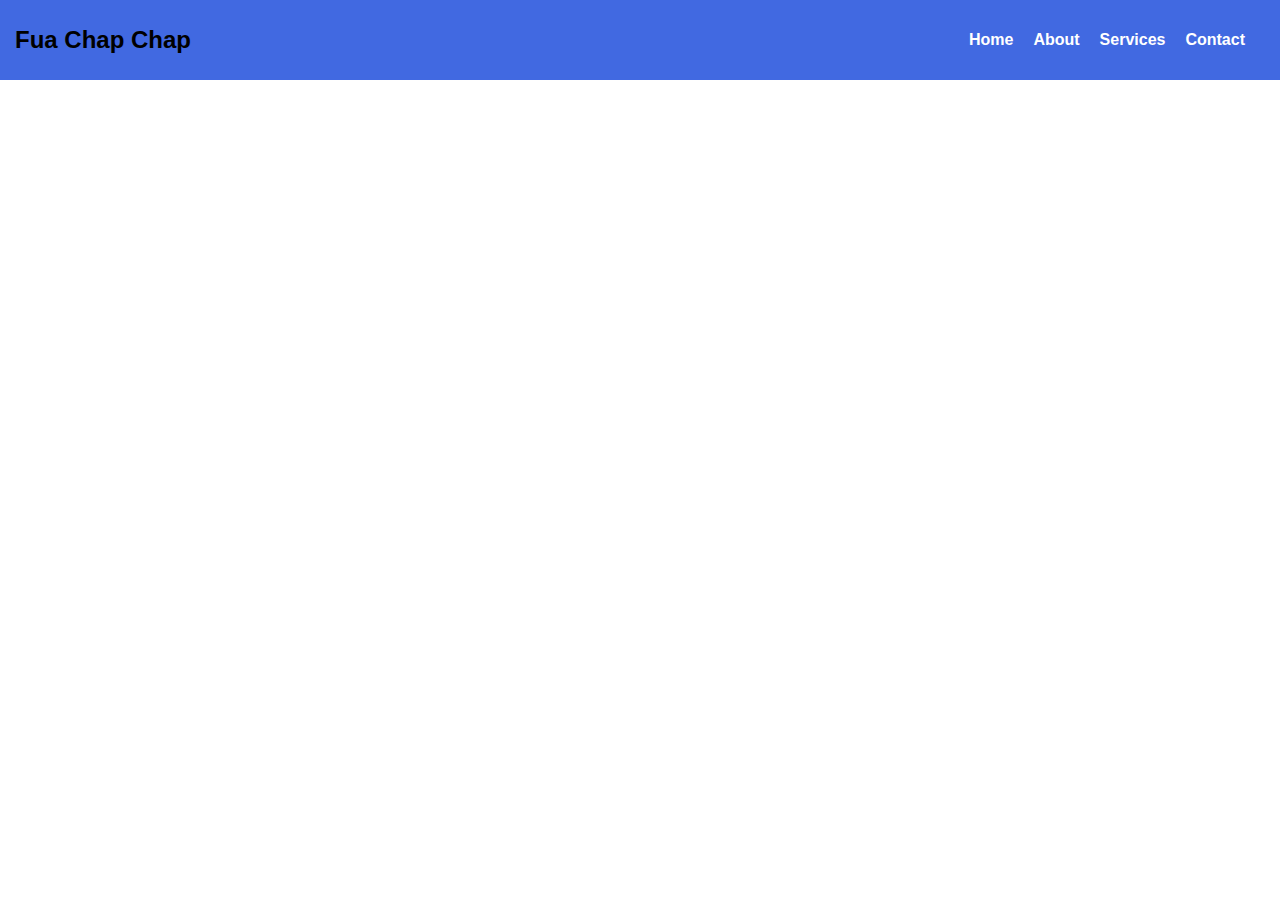
==== index.html @ b79887de "Rename Index.html to index.html" ====
<!DOCTYPE html>
<html lang="en">
<head>
  <meta charset="UTF-8">
  <meta name="viewport" content="width=device-width, initial-scale=1.0">
  <link rel="stylesheet" href="/static/css/style.css">
  <title>Responsive Navigation</title>
</head>
<body>

<div class="navbar">
    <div class="logo">Fua Chap Chap</div>
  <div class="navbar-toggle" onclick="toggleNav()">
    <span class="bar"></span>
    <span class="bar"></span>
    <span class="bar"></span>
  </div>
  <ul class="nav-list" id="navList">
    <li><a href="#">Home</a></li>
    <li><a href="#">About</a></li>
    <li><a href="#">Services</a></li>
    <li><a href="#">Contact</a></li>
  </ul>
</div>

<!-- Your page content goes here -->

<script src="script.js"></script>
</body>
</html>
---- static/css/style.css ----
body {
  margin: 0;
  font-family: Arial, sans-serif;
}

.navbar {
  background-color: royalblue;
  padding: 15px;
  display: flex;
  justify-content: space-between;
  align-items: center;
}

.navbar-toggle {
  display: none; /* Hide by default on larger screens */
  cursor: pointer;
}
.logo {
  font-size: 1.5em;
  font-weight: bold;
}
.bar {
  display: block;
  width: 25px;
  height: 3px;
  background-color: white;
  margin: 5px 0;
}

.nav-list {
  list-style: none;
  display: flex;
}

.nav-list li {
  margin-right: 20px;
}

.nav-list a {
  text-decoration: none;
  color: white;
  font-weight: bold;
  font-size: 16px;
}

/* Media query for screens smaller than 768px (typical phones) */
@media only screen and (max-width: 768px) {
  .navbar-toggle {
    display: block; /* Show on smaller screens */
  }

  .nav-list {
    display: none; /* Hide the links by default on smaller screens */
    flex-direction: column;
    position: absolute;
    top: 70px; /* Adjust as needed based on your design */
    left: 0;
    background-color: #333;
    width: 100%;
    padding: 10px;
  }

  .nav-list.show {
    display: flex; /* Show the links when the class 'show' is added */
  }
}



/*
@import url('https://fonts.googleapis.com/css2?family=Ubuntu:wght@300;500;700&display=swap');
*{
    padding: 0;
    margin: 0;
    box-sizing: border-box;

    }
    /* consists of the webs whole body and the background image
    body{

    display: grid;
    grid-template-columns: 1fr;
    grid-template-rows: 80px 1fr;
    background-image: url("images/picture-vegetables-fruits-with-blue-background.jp");
    background-size: cover;
    background-position: center;
    background-attachment: fixed;
    background-repeat: no-repeat;
    font-family: 'Segoe UI', Tahoma, Geneva, Verdana, sans-serif;
    height:100vh;

    }
    /* it is the navigation bar to this web
    navbar{
    grid-column: 1/2;
    grid-row: 1/2;
    display: grid;
    grid-template-columns: 300px 1fr;
    grid-template-rows: 80px;
    align-items: center;
    border-bottom: 2px solid rgb(40, 39, 39);
    box-shadow: 4px 5px 10px rgb(22, 22, 23);
    background-color:royalblue;
    position: relative;
    }

    .logo{

    grid-column: 1/2;
    grid-row: 1/2;
    text-align: center;
    }
    .logo h1{

    color: rgb(109, 212, 231)\;
    }
    .logo span{
    color: darkorange;
    }
    .navlist{
    grid-column: 2/3;
    grid-row: 1/2;
    display: flex;
    justify-content: flex-end;

    }
    .list-item{
    margin-right: 200px;

    }

    .list-item li{
    display: inline-block;
    margin-right: 60px;

    }

    li a{
    text-decoration: none;
    color: whitesmoke;
    }

    /* Media query for screens smaller than 600px (typical smartphones)
@media only screen and (max-width: 600px) {
  .navbar {
    font-size: 14px;  /* Adjust font size for smaller screens
  }
}

/* Media query for screens between 601px and 1024px (typical tablets)
@media only screen and (min-width: 601px) and (max-width: 1024px) {
  .navbar {
    padding: 10px;  /* Adjust padding for medium-sized screens */
  }
}

/* Media query for screens larger than 1024px (typical desktops)
@media only screen and (min-width: 1025px) {
  .navbar {
    padding: 20px;  /* Adjust padding for larger screens
  }
}
*/
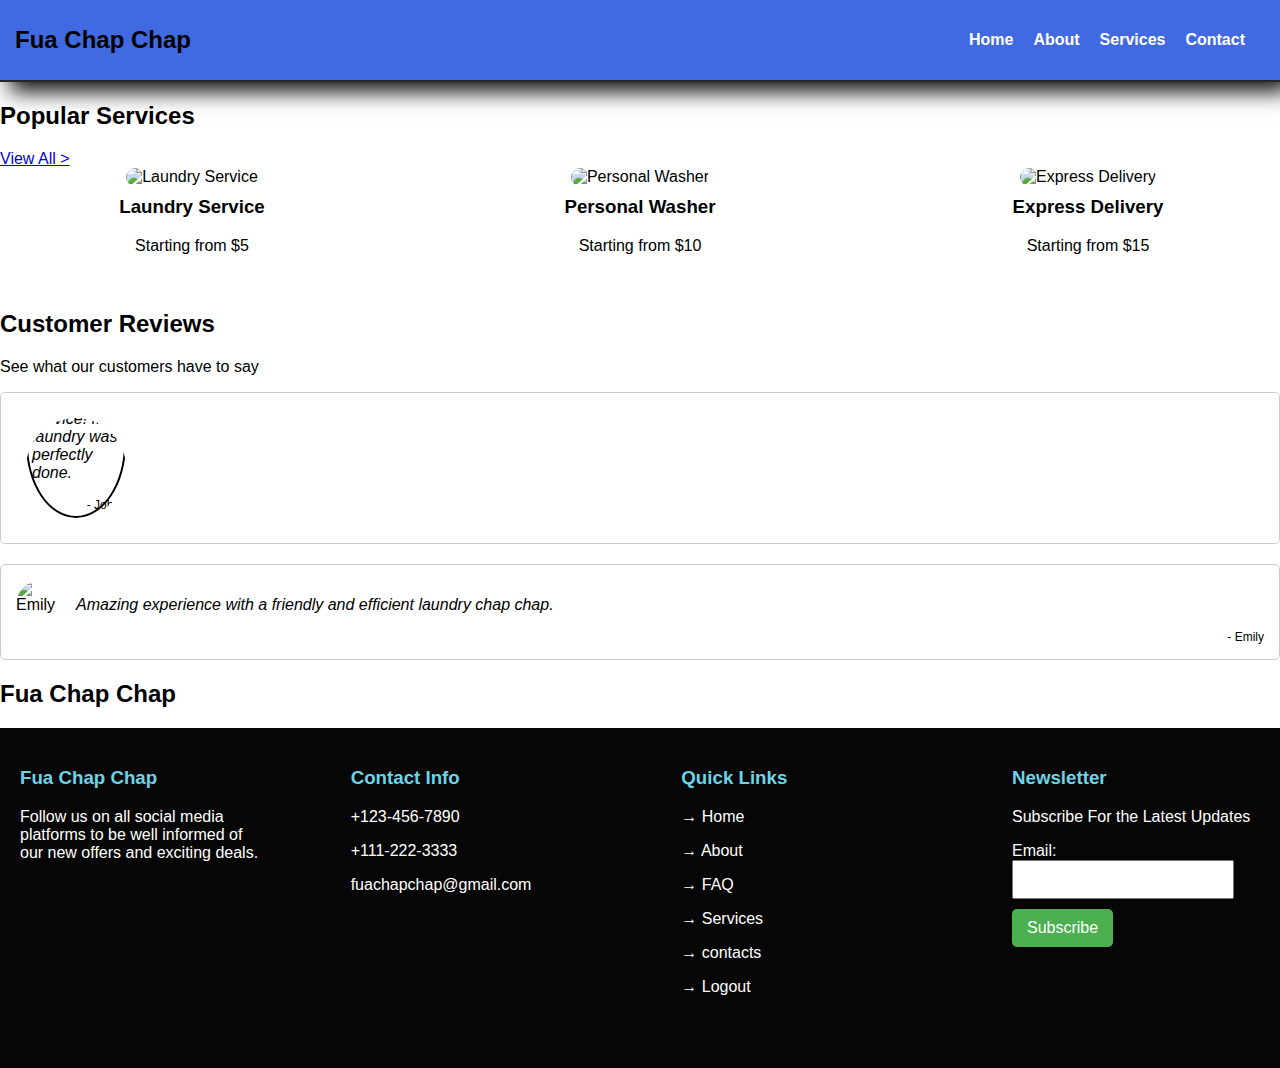
==== commit 0e53c264: "css deployment" ====
--- a/index.html
+++ b/index.html
@@ -3,8 +3,8 @@
 <head>
   <meta charset="UTF-8">
   <meta name="viewport" content="width=device-width, initial-scale=1.0">
-  <link rel="stylesheet" href="/static/css/style.css">
-  <title>Responsive Navigation</title>
+  <link rel="stylesheet" href="static/css/style.css">
+  <title>Fua chap chap</title>
 </head>
 <body>
 
@@ -24,7 +24,106 @@
 </div>
 
 <!-- Your page content goes here -->
+<!-- Background container for the image
+    <div class="background-container" style="background-image: url('static/img/topcontainer.jpeg')">
+        <div class="background-text">
+            <p>Experience sparkling clean clothes <br>At Fua chap chap
+                Quality services.
+            </p>
+        </div>
+    </div> -->
+<!--popular services-->
+<main>
+    <section class="popular-services">
+      <h2>Popular Services</h2>
+      <a href="#" class="view-all">View All ></a>
+      <div class="services">
+        <div class="service">
+          <img src="static/img/laundry1.jpg" alt="Laundry Service">
+          <h3>Laundry Service</h3>
+          <p>Starting from $5</p>
+        </div>
+        <div class="service">
+          <img src="static/img/wash.jpeg" alt="Personal Washer">
+          <h3>Personal Washer</h3>
+          <p>Starting from $10</p>
+        </div>
+        <div class="service">
+          <img src="static/img/laundry2.jpeg" alt="Express Delivery">
+          <h3>Express Delivery</h3>
+          <p>Starting from $15</p>
+        </div>
+      </div>
+    </section>
 
-<script src="script.js"></script>
+    <section class="customer-reviews">
+      <h2>Customer Reviews</h2>
+      <p>See what our customers have to say</p>
+      <div class="review">
+           <div class="review-container">
+        <img class="profile-image" src="default-profile-image.jpg" alt="Profile Image" id="profileImage">
+        <div class="edit-icon" onclick="openFileInput()">
+
+        <p>Great service! My laundry was perfectly done.</p>
+        <span>- John</span>
+        </div>
+           </div>
+           </div>
+
+      <div class="review">
+        <img src="profile2.jpg" alt="Emily">
+        <p>Amazing experience with a friendly and efficient laundry chap chap.</p>
+        <span>- Emily</span>
+      </div>
+    </section>
+  </main>
+
+ <!-- Bottom Container -->
+    <h2>Fua Chap Chap</h2>
+    <div class="bottom-container">
+
+        <!-- Columns for bottom container -->
+
+        <div class="column">
+            <h3>Fua Chap Chap</h3>
+            <p>Follow us on all social media platforms to be well informed of our new offers and exciting deals.</p>
+            <div class="social-container">
+                <a href="https://www.facebook.com" target="_blank" class="social-icon"><i class="fab fa-facebook" style="color: #3b5998;"></i></a>
+                <a href="https://www.instagram.com" target="_blank" class="social-icon"><i class="fab fa-instagram" style="color: #e4405f;"></i></a>
+                <a href="https://www.twitter.com" target="_blank" class="social-icon"><i class="fab fa-twitter" style="color: #1da1f2;"></i></a>
+                <a href="https://www.tiktok.com" target="_blank" class="social-icon"><i class="fab fa-tiktok" style="color: #d34f4f;"></i></a>
+
+            </div>
+        </div>
+        <div class="column">
+            <h3>Contact Info</h3>
+            <p>+123-456-7890</p>
+            <p>+111-222-3333</p>
+            <p>fuachapchap@gmail.com</p>
+        </div>
+        <div class="column">
+            <h3>Quick Links</h3>
+            <p>→ Home</p>
+            <p>→ About</p>
+            <p>→ FAQ</p>
+            <p>→ Services</p>
+            <p>→ contacts</p>
+            <p>→ Logout</p>
+        </div>
+        <div class="column">
+            <h3>Newsletter</h3>
+            <p>Subscribe For the Latest Updates</p>
+            <form action="{{ url_for('subscribe') }}" method="post">
+                <label for="email">Email:</label>
+                <input type="email" name="email" required>
+                <button type="submit" class="subscribe-button">Subscribe</button>
+            </form>
+        </div>
+    </div>
+
+    <!-- Scripting for the icon -->
+    <script type="module" src="https://unpkg.com/ionicons@7.1.0/dist/ionicons/ionicons.esm.js"></script>
+    <script nomodule src="https://unpkg.com/ionicons@7.1.0/dist/ionicons/ionicons.js"></script>
+<script src="static/js/script.js"></script>
 </body>
 </html>
--- a/static/css/style.css
+++ b/static/css/style.css
@@ -1,6 +1,7 @@
 body {
   margin: 0;
   font-family: Arial, sans-serif;
+
 }
 
 .navbar {
@@ -9,6 +10,8 @@
   display: flex;
   justify-content: space-between;
   align-items: center;
+  border-bottom: 2px solid rgb(40, 39, 39);
+  box-shadow: 10px 10px 20px rgb(22, 22, 23);
 }
 
 .navbar-toggle {
@@ -64,100 +67,162 @@
     display: flex; /* Show the links when the class 'show' is added */
   }
 }
-
-
-
-/*
-@import url('https://fonts.googleapis.com/css2?family=Ubuntu:wght@300;500;700&display=swap');
-*{
-    padding: 0;
-    margin: 0;
-    box-sizing: border-box;
-
-    }
-    /* consists of the webs whole body and the background image
-    body{
-
-    display: grid;
-    grid-template-columns: 1fr;
-    grid-template-rows: 80px 1fr;
-    background-image: url("images/picture-vegetables-fruits-with-blue-background.jp");
+/* popular services*/
+/* Popular services section */
+.services {
+  display: flex;
+  flex-wrap: wrap;
+  justify-content: space-between;
+}
+
+.service {
+  flex-basis: 30%;
+  margin-bottom: 20px;
+  text-align: center;
+}
+
+.service img {
+  width: 100%;
+  height: 200px;
+  object-fit: cover;
+  border-radius: 10px;
+}
+
+.service h3 {
+  margin-top: 10px;
+  font-weight: bold;
+}
+
+/* Customer reviews section */
+.review {
+  margin-bottom: 20px;
+  border: 1px solid #ccc;
+  padding: 15px;
+  border-radius: 5px;
+}
+
+.review img {
+  width: 50px;
+  height: 50px;
+  border-radius: 50%;
+  float: left;
+  margin-right: 10px;
+}
+
+.review p {
+  font-style: italic;
+}
+
+.review span {
+  display: block;
+  font-size: 12px;
+  text-align: right;
+  margin-top: 5px;
+}
+/*top container*/
+.background-container {
+   background-image: url("static/img/topcontainer.jpeg");
     background-size: cover;
     background-position: center;
-    background-attachment: fixed;
+    background-attachment:scroll;
     background-repeat: no-repeat;
-    font-family: 'Segoe UI', Tahoma, Geneva, Verdana, sans-serif;
-    height:100vh;
-
-    }
-    /* it is the navigation bar to this web
-    navbar{
-    grid-column: 1/2;
-    grid-row: 1/2;
-    display: grid;
-    grid-template-columns: 300px 1fr;
-    grid-template-rows: 80px;
-    align-items: center;
-    border-bottom: 2px solid rgb(40, 39, 39);
-    box-shadow: 4px 5px 10px rgb(22, 22, 23);
-    background-color:royalblue;
-    position: relative;
-    }
-
-    .logo{
-
-    grid-column: 1/2;
-    grid-row: 1/2;
-    text-align: center;
-    }
-    .logo h1{
-
-    color: rgb(109, 212, 231)\;
-    }
-    .logo span{
-    color: darkorange;
-    }
-    .navlist{
-    grid-column: 2/3;
-    grid-row: 1/2;
+    height: 60vh;
+    width: 100vw;
+    grid-row: 1 / span 2;
+  clip-path: polygon(0 0, 100% 0, 100% 80%, 0 100%);
+  }
+  .background-text {
+    position: absolute;
+    top: 30%;
+    right: 20px; /* Adjust as needed */
+    transform: translateY(-50%);
+    color: royalblue;
+    font-size: 30px;
+    text-align: right;
+    font-weight: 1000;
+    z-index: 100;
+  }
+/* Bottom most container*/
+.background-container {
+  background-image: url('/static/img/backg.jpg'); /* Replace 'your-image.jpg' with the path to your image */
+  background-size: cover;
+  background-position: center;
+  background-attachment: fixed;
+  height: 100vh; /* Adjust the height as needed */
+  display: flex;
+  align-items: center;
+  justify-content: center;
+  text-align: center;
+  color: white;
+}
+
+.bottom-container {
+    background-color: #060606;
+    color: white;
+    padding: 20px;
     display: flex;
-    justify-content: flex-end;
-
-    }
-    .list-item{
-    margin-right: 200px;
-
-    }
-
-    .list-item li{
-    display: inline-block;
-    margin-right: 60px;
-
-    }
-
-    li a{
-    text-decoration: none;
-    color: whitesmoke;
-    }
-
-    /* Media query for screens smaller than 600px (typical smartphones)
-@media only screen and (max-width: 600px) {
-  .navbar {
-    font-size: 14px;  /* Adjust font size for smaller screens
-  }
-}
-
-/* Media query for screens between 601px and 1024px (typical tablets)
-@media only screen and (min-width: 601px) and (max-width: 1024px) {
-  .navbar {
-    padding: 10px;  /* Adjust padding for medium-sized screens */
-  }
-}
-
-/* Media query for screens larger than 1024px (typical desktops)
-@media only screen and (min-width: 1025px) {
-  .navbar {
-    padding: 20px;  /* Adjust padding for larger screens
-  }
-}
-*/+    justify-content: space-between;
+    height: 300px;
+  }
+
+  .column {
+    width: 20%;
+  }
+
+  .column h3 {
+    color: rgb(109, 212, 231); /* Gold color for heading */
+  }
+
+  /* Style the input and button as needed */
+  input {
+    width: 80%;
+    padding: 10px;
+    margin-bottom: 10px;
+  }
+
+  .subscribe-button {
+    /* Your styles for the button */
+    background-color: #4CAF50; /* Green background color */
+    color: white; /* White text color */
+    padding: 10px 15px; /* Padding around the text */
+    font-size: 16px; /* Font size of the text */
+    border: none; /* Remove default button border */
+    border-radius: 5px; /* Add some border radius for rounded corners */
+    cursor: pointer; /* Change cursor on hover */
+  }
+
+  .subscribe-button:hover {
+    background-color: #45a049; /* Darker green color on hover */
+  }
+  .review-container {
+            width: 100px;
+            height: 100px;
+            border-radius: 50%;
+            overflow: hidden;
+            margin: 10px;
+            position: relative;
+        }
+
+        .profile-image {
+            width: 100%;
+            height: 100%;
+            object-fit: cover;
+        }
+
+        .edit-icon {
+            position: absolute;
+            bottom: 0;
+            right: 0;
+            background-color: #fff;
+            border: 2px solid #000;
+            border-radius: 50%;
+            padding: 4px;
+            cursor: pointer;
+        }
+
+        /* Hide the file input */
+        input[type="file"] {
+            display: none;
+        }
+
+
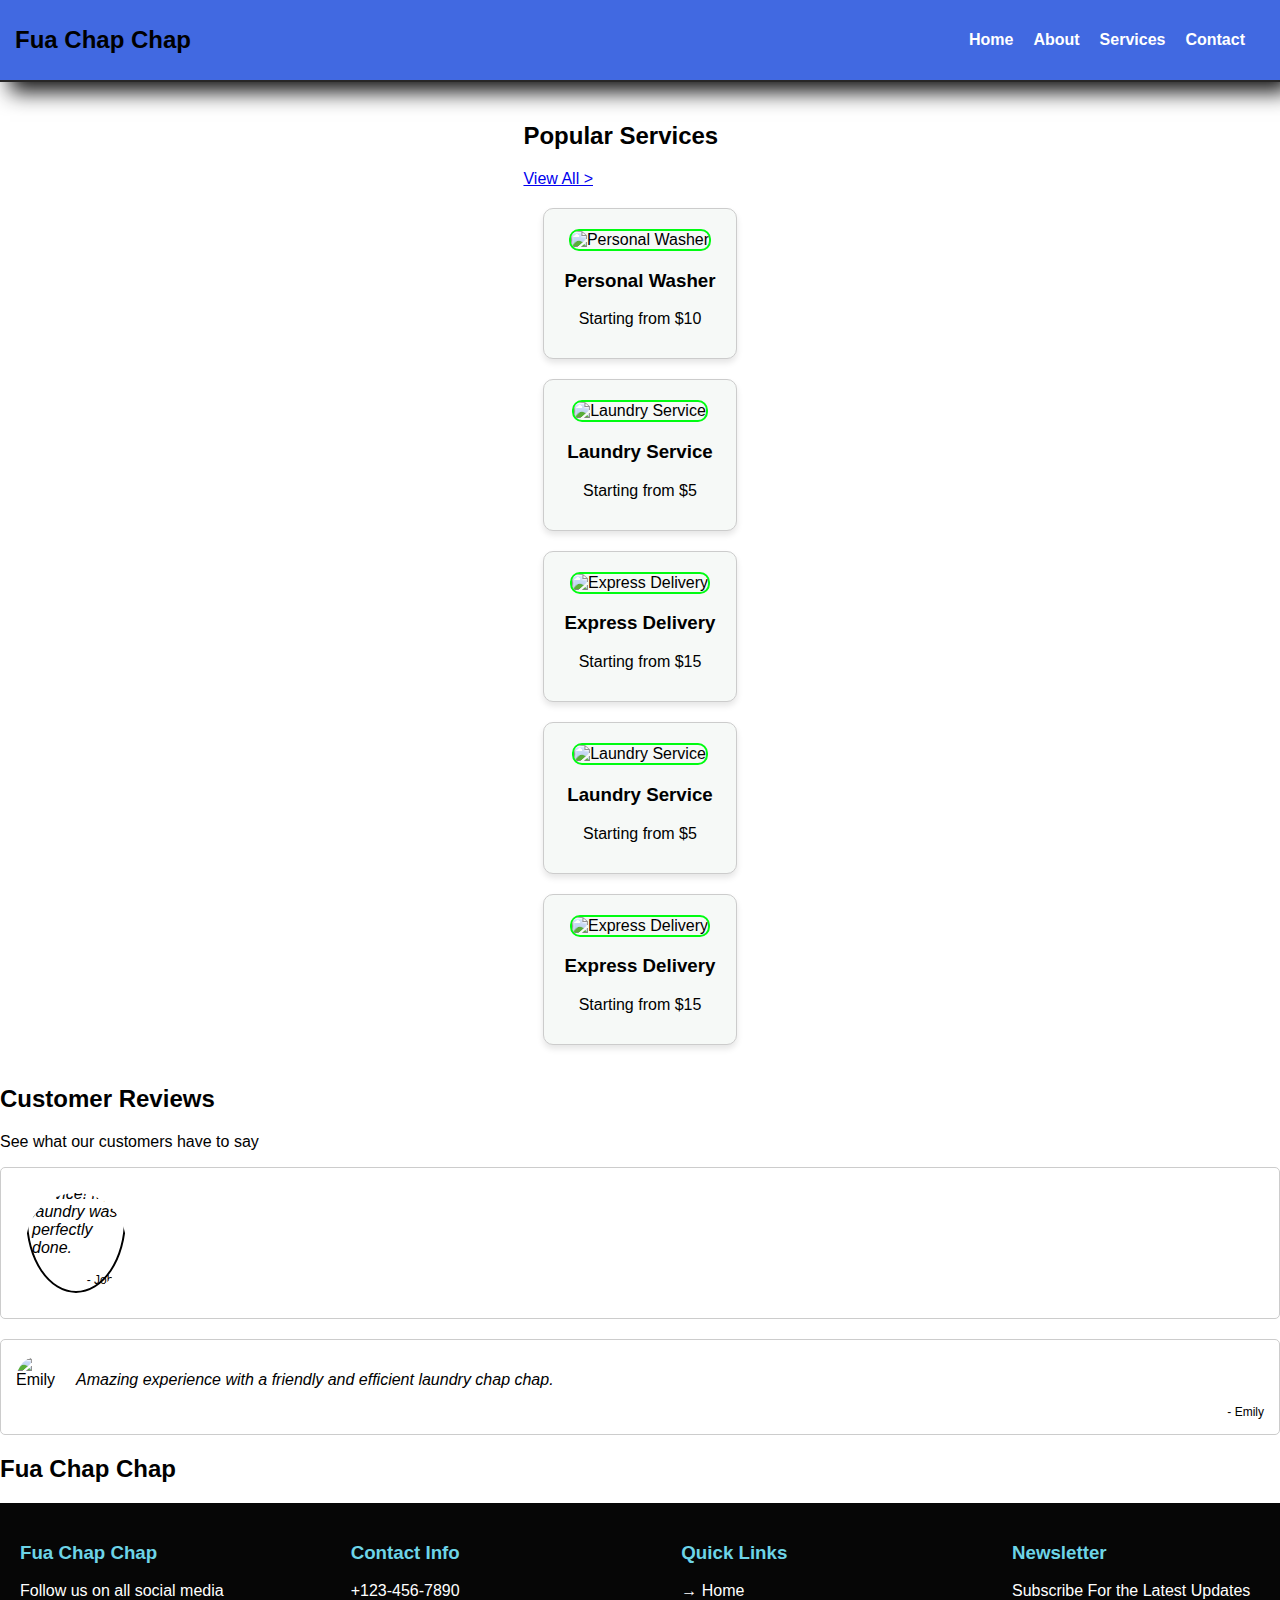
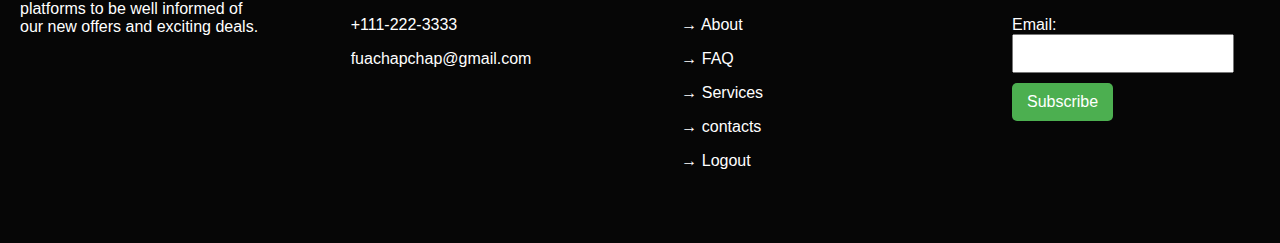
==== commit ca5fabe7: "frustreated" ====
--- a/index.html
+++ b/index.html
@@ -34,27 +34,42 @@
     </div> -->
 <!--popular services-->
 <main>
-    <section class="popular-services">
-      <h2>Popular Services</h2>
-      <a href="#" class="view-all">View All ></a>
-      <div class="services">
-        <div class="service">
-          <img src="static/img/laundry1.jpg" alt="Laundry Service">
-          <h3>Laundry Service</h3>
-          <p>Starting from $5</p>
-        </div>
-        <div class="service">
-          <img src="static/img/wash.jpeg" alt="Personal Washer">
-          <h3>Personal Washer</h3>
-          <p>Starting from $10</p>
-        </div>
-        <div class="service">
-          <img src="static/img/laundry2.jpeg" alt="Express Delivery">
-          <h3>Express Delivery</h3>
-          <p>Starting from $15</p>
-        </div>
-      </div>
+  <section class="popular-services">
+    <h2>Popular Services</h2>
+    <a href="#" class="view-all">View All ></a>
+
+    <section class="product">
+      <img src="static/img/wash.jpeg" alt="Personal Washer">
+      <h3>Personal Washer</h3>
+      <p>Starting from $10</p>
     </section>
+
+    <section class="product">
+      <img src="static/img/laundry1.jpg" alt="Laundry Service">
+      <h3>Laundry Service</h3>
+      <p>Starting from $5</p>
+    </section>
+
+    <section class="product">
+      <img src="static/img/laundry2.jpeg" alt="Express Delivery">
+      <h3>Express Delivery</h3>
+      <p>Starting from $15</p>
+    </section>
+
+    <section class="product">
+      <img src="static/img/laundry1.jpg" alt="Laundry Service">
+      <h3>Laundry Service</h3>
+      <p>Starting from $5</p>
+    </section>
+
+    <section class="product">
+      <img src="static/img/laundry2.jpeg" alt="Express Delivery">
+      <h3>Express Delivery</h3>
+      <p>Starting from $15</p>
+    </section>
+  </section>
+</main>
+
 
     <section class="customer-reviews">
       <h2>Customer Reviews</h2>
--- a/static/css/style.css
+++ b/static/css/style.css
@@ -224,5 +224,47 @@
         input[type="file"] {
             display: none;
         }
-
-
+main{
+    margin: 20px;
+    display: flex;
+    flex-wrap: wrap;
+    justify-content: space-around;
+
+}
+.product {
+    text-align: center;
+    margin: 20px;
+    background-color: #f6f9f7;
+    border: 1px solid #ccc;
+    padding: 20px;
+    border-radius: 10px;
+    box-shadow: 0 4px 6px rgba(0, 0, 0, 0.1);
+    transition: transform 0.2s;
+    max-width: 300px;
+}
+
+.product:hover {
+    transform: translateY(-5px);
+}
+
+.product img {
+    max-width: 100%;
+    border: 2px solid #00fc11;
+    border-radius: 10px;
+    transition: transform 0.2s;
+}
+
+.product img:hover {
+    transform: scale(1.05);
+}
+
+.product h2 {
+    font-size: 18px;
+    margin: 10px 0;
+}
+
+.product p {
+    font-size: 16px;
+    margin: 10px 0;
+}
+
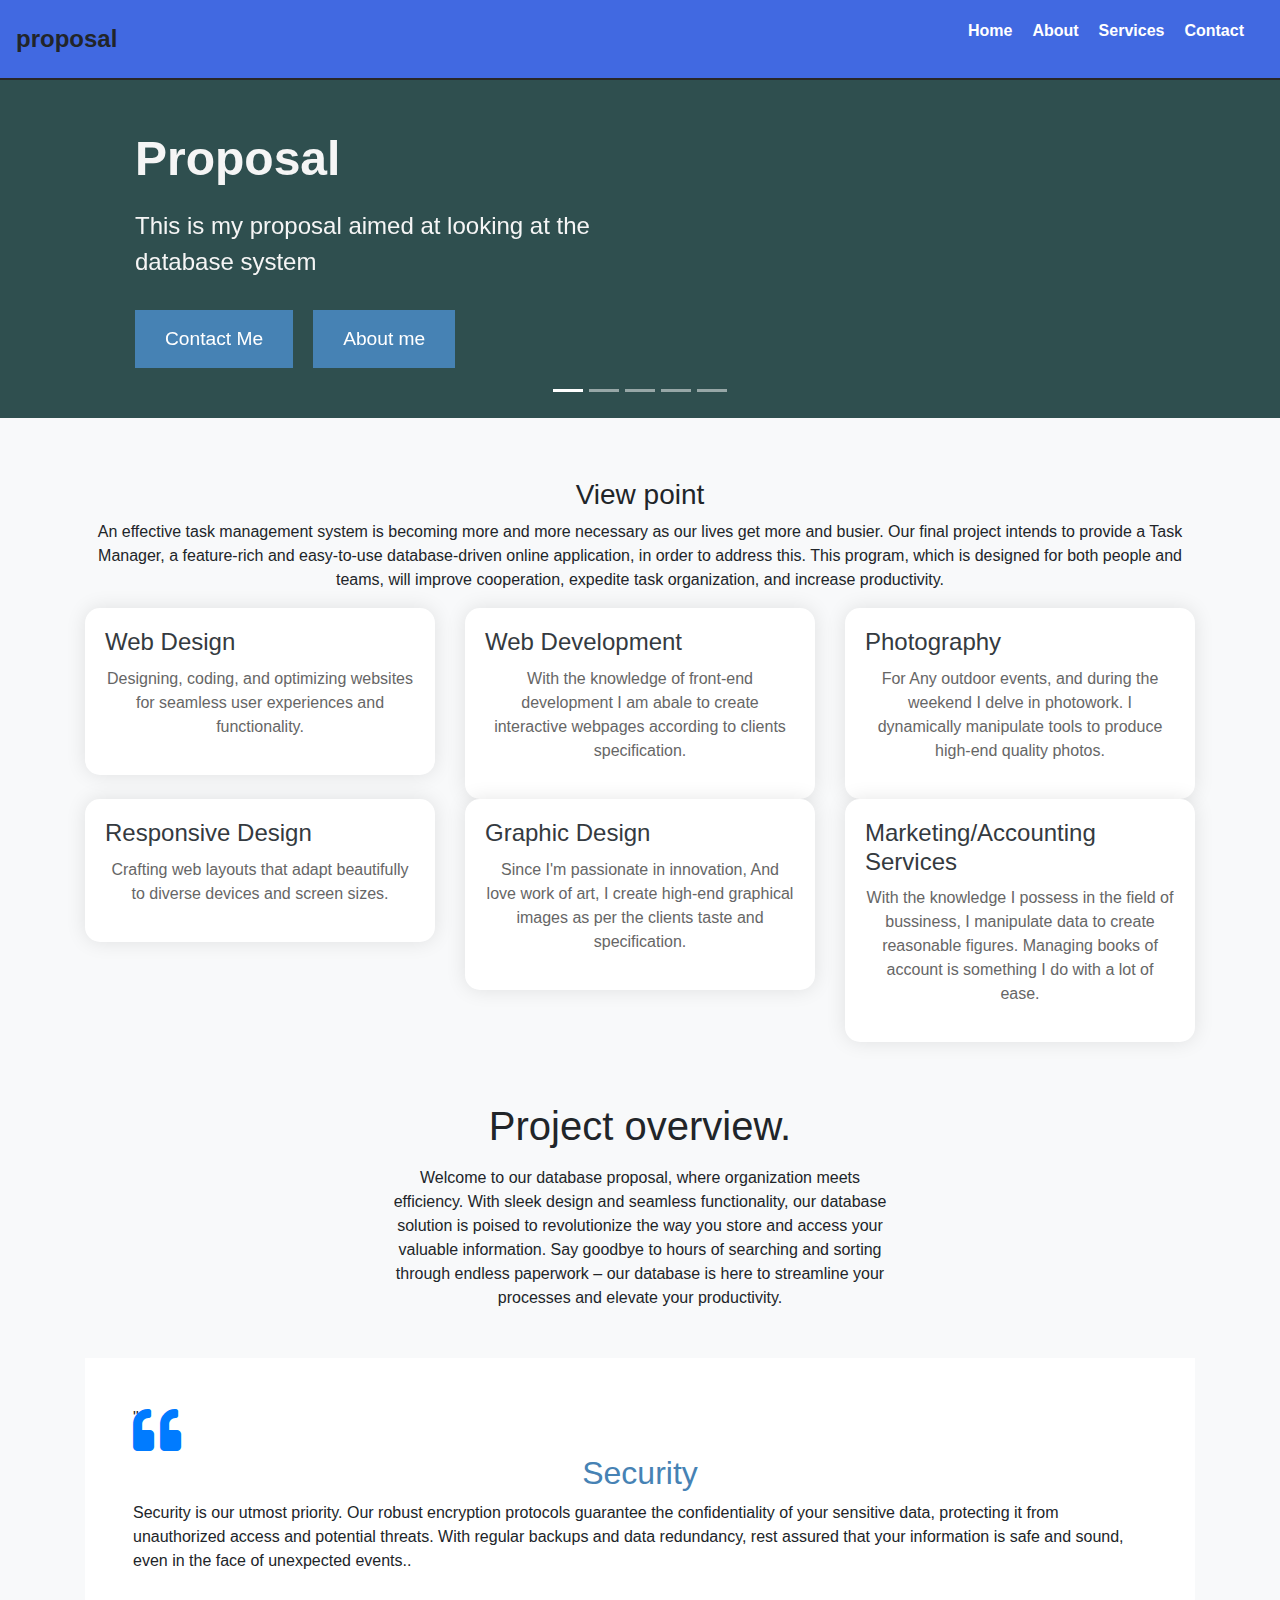
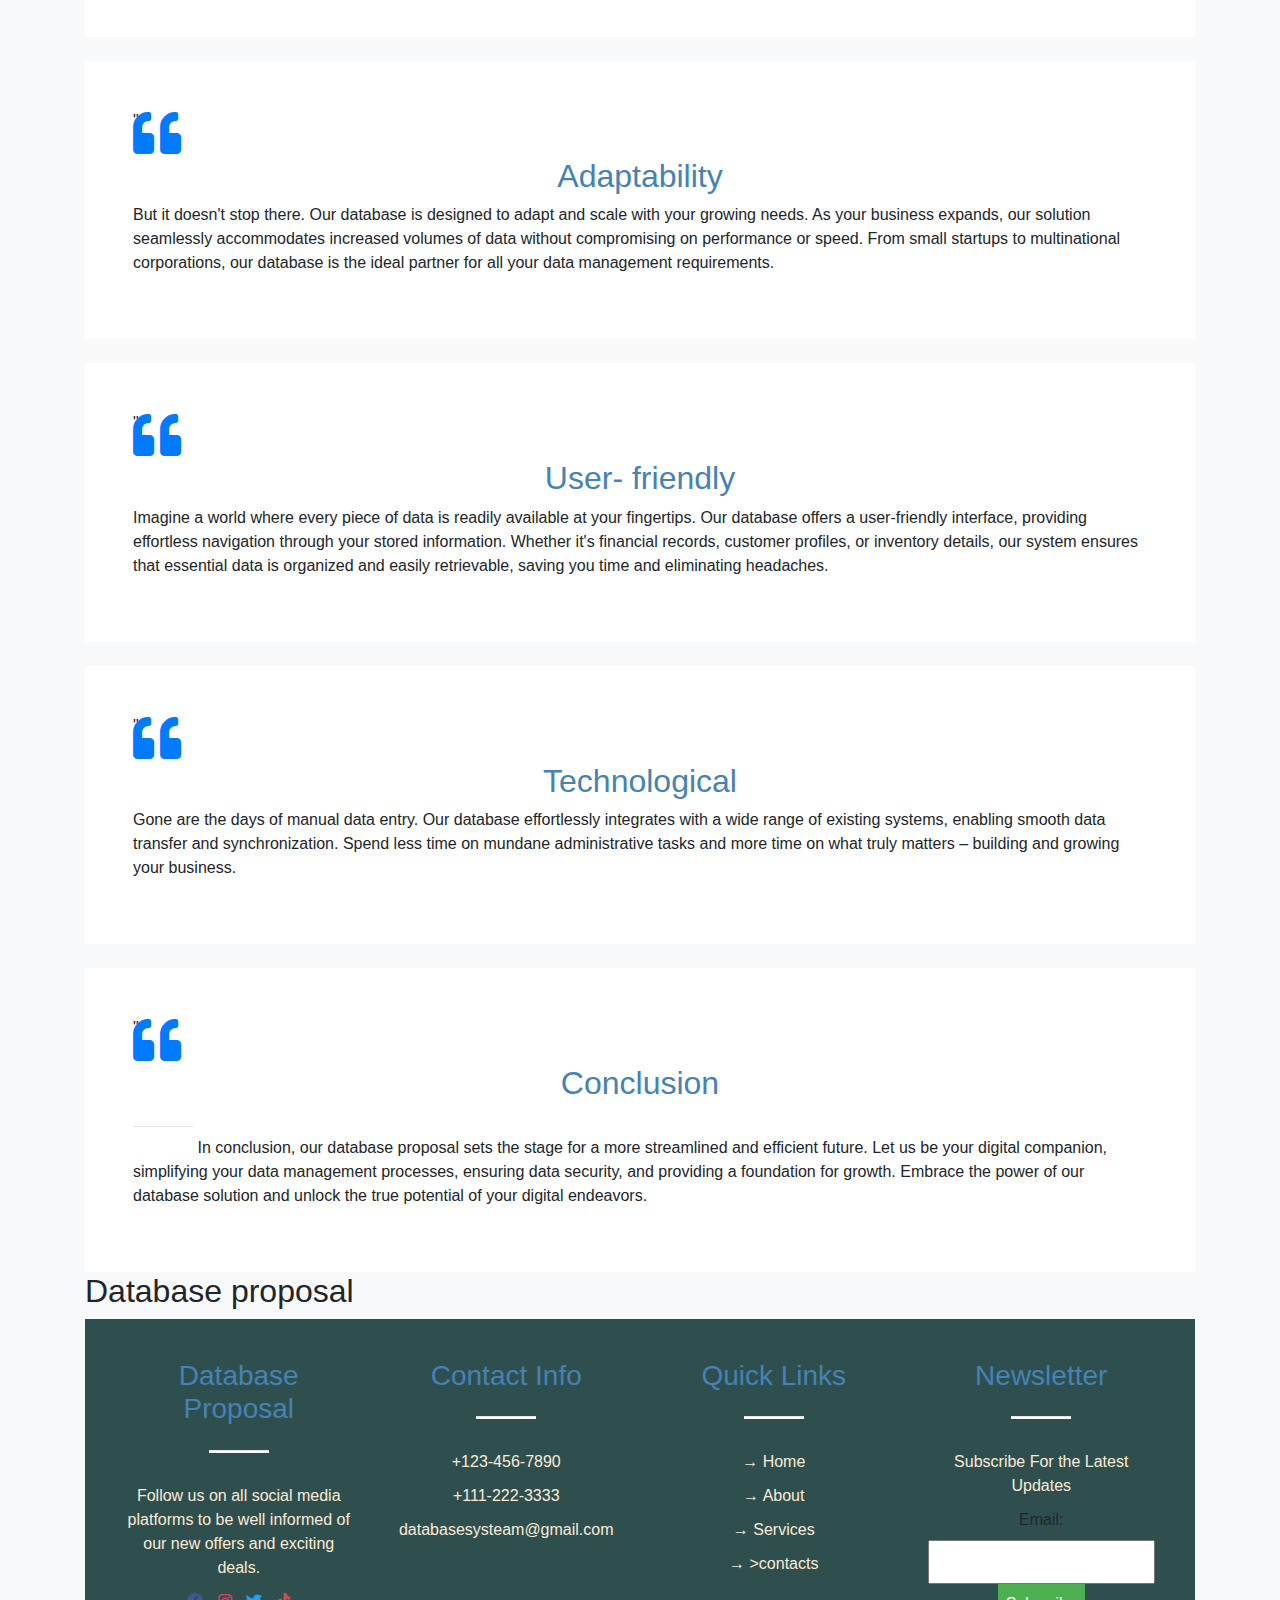
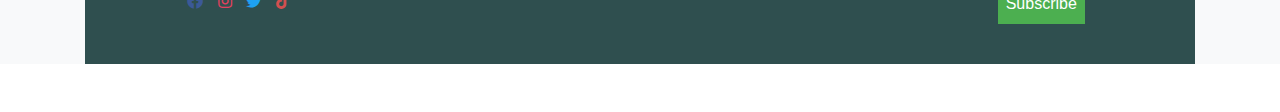
==== commit e8d77729: "proposal" ====
--- a/index.html
+++ b/index.html
@@ -4,12 +4,19 @@
   <meta charset="UTF-8">
   <meta name="viewport" content="width=device-width, initial-scale=1.0">
   <link rel="stylesheet" href="static/css/style.css">
-  <title>Fua chap chap</title>
+  <title>proposal</title>
+    <link href="static/img/proposal2.png" rel="icon">
+     <!-- Bootstrap CSS link -->
+    <link href="https://maxcdn.bootstrapcdn.com/bootstrap/4.0.0/css/bootstrap.min.css" rel="stylesheet">
+    <!-- Font Awesome CSS link -->
+    <link href="https://cdnjs.cloudflare.com/ajax/libs/font-awesome/5.15.3/css/all.min.css" rel="stylesheet">
+    <!-- Animation CSS link -->
+    <link href="https://cdnjs.cloudflare.com/ajax/libs/animate.css/3.7.2/animate.min.css" rel="stylesheet">
 </head>
 <body>
 
 <div class="navbar">
-    <div class="logo">Fua Chap Chap</div>
+    <div class="logo">proposal</div>
   <div class="navbar-toggle" onclick="toggleNav()">
     <span class="bar"></span>
     <span class="bar"></span>
@@ -22,85 +29,282 @@
     <li><a href="#">Contact</a></li>
   </ul>
 </div>
-
-<!-- Your page content goes here -->
-<!-- Background container for the image
-    <div class="background-container" style="background-image: url('static/img/topcontainer.jpeg')">
-        <div class="background-text">
-            <p>Experience sparkling clean clothes <br>At Fua chap chap
-                Quality services.
+<!-- slider section -->
+    <section class="slider_section ">
+      <div class="slider_bg_box">
+        <img src="static/img/img.png" alt="">
+      </div>
+      <div id="customCarousel1" class="carousel slide" data-ride="carousel">
+        <div class="carousel-inner">
+          <div class="carousel-item active">
+            <div class="container ">
+              <div class="row">
+                <div class="col-md-7">
+                  <div class="detail-box">
+                    <h1>
+                      Proposal
+                    </h1>
+                    <p>
+                      This is my proposal aimed at looking at the database system
+                    </p>
+                    <div class="btn-box">
+                      <a href="" class="btn1">
+                        Contact Me
+                      </a>
+                      <a href="" class="btn2">
+                        About me
+                      </a>
+                    </div>
+                  </div>
+                </div>
+              </div>
+            </div>
+          </div>
+          <div class="carousel-item">
+            <div class="container ">
+              <div class="row">
+                <div class="col-md-7">
+                  <div class="detail-box">
+                    <h1>
+                      Proposal
+                    </h1>
+                    <p>
+                      It covers each and every scope of all the highlighted subjects
+                    </p>
+                    <div class="btn-box">
+                      <a href="" class="btn1">
+                        Contact Me
+                      </a>
+                      <a href="" class="btn2">
+                        About Me
+                      </a>
+                    </div>
+                  </div>
+                </div>
+              </div>
+            </div>
+          </div>
+          <div class="carousel-item">
+            <div class="container ">
+              <div class="row">
+                <div class="col-md-7">
+                  <div class="detail-box">
+                    <h1>
+                      proposal
+                    </h1>
+                    <p>
+                This application will streamline task organization, enhance collaboration, and boost productivity.
+                    </p>
+                    <div class="btn-box">
+                      <a href="" class="btn1">
+                        Contact Me
+                      </a>
+                      <a href="" class="btn2">
+                        About Me
+                      </a>
+                    </div>
+                  </div>
+                </div>
+              </div>
+            </div>
+          </div>
+        <ol class="carousel-indicators">
+          <li data-target="#customCarousel1" data-slide-to="0" class="active"></li>
+          <li data-target="#customCarousel1" data-slide-to="1"></li>
+          <li data-target="#customCarousel1" data-slide-to="2"></li>
+          <li data-target="#customCarousel1" data-slide-to="3"></li>
+          <li data-target="#customCarousel1" data-slide-to="4"></li>
+        </ol>
+      </div>
+      </div>
+    </section>
+    <!-- end slider section -->
+
+
+<!--start of explanation -->
+<!--/ Section Services Star /-->
+  <section id="service" class="services-mf route">
+    <div class="container">
+      <div class="row">
+        <div class="col-sm-12">
+          <div class="title-box text-center">
+            <h3 class="title-a">
+              View point
+            </h3>
+            <p class="subtitle-a">
+              An effective task management system is becoming more and more necessary as our lives get more and busier.
+                Our final project intends to provide a Task Manager, a feature-rich and easy-to-use database-driven online
+                application, in order to address this. This program, which is designed for both people and teams,
+                will improve cooperation, expedite task organization, and increase productivity.
             </p>
-        </div>
-    </div> -->
-<!--popular services-->
-<main>
-  <section class="popular-services">
-    <h2>Popular Services</h2>
-    <a href="#" class="view-all">View All ></a>
-
-    <section class="product">
-      <img src="static/img/wash.jpeg" alt="Personal Washer">
-      <h3>Personal Washer</h3>
-      <p>Starting from $10</p>
-    </section>
-
-    <section class="product">
-      <img src="static/img/laundry1.jpg" alt="Laundry Service">
-      <h3>Laundry Service</h3>
-      <p>Starting from $5</p>
-    </section>
-
-    <section class="product">
-      <img src="static/img/laundry2.jpeg" alt="Express Delivery">
-      <h3>Express Delivery</h3>
-      <p>Starting from $15</p>
-    </section>
-
-    <section class="product">
-      <img src="static/img/laundry1.jpg" alt="Laundry Service">
-      <h3>Laundry Service</h3>
-      <p>Starting from $5</p>
-    </section>
-
-    <section class="product">
-      <img src="static/img/laundry2.jpeg" alt="Express Delivery">
-      <h3>Express Delivery</h3>
-      <p>Starting from $15</p>
-    </section>
+            <div class="line-mf"></div>
+          </div>
+        </div>
+      </div>
+      <div class="row">
+        <div class="col-md-4">
+          <div class="service-box">
+            <div class="service-content">
+              <h2 class="s-title">Web Design</h2>
+              <p class="s-description text-center">
+               Designing, coding, and optimizing websites for seamless user experiences and functionality.
+              </p>
+            </div>
+          </div>
+        </div>
+        <div class="col-md-4">
+          <div class="service-box">
+
+            <div class="service-content">
+              <h2 class="s-title">Web Development</h2>
+              <p class="s-description text-center">
+                With the knowledge of front-end development I am abale to create interactive webpages according to clients
+                specification.
+              </p>
+            </div>
+          </div>
+        </div>
+        <div class="col-md-4">
+          <div class="service-box">
+
+            <div class="service-content">
+              <h2 class="s-title">Photography</h2>
+              <p class="s-description text-center">
+                For Any outdoor events, and during the weekend I delve in photowork. I dynamically manipulate tools to
+                produce high-end quality photos.
+              </p>
+            </div>
+          </div>
+        </div>
+        <div class="col-md-4">
+          <div class="service-box">
+
+            <div class="service-content">
+              <h2 class="s-title">Responsive Design</h2>
+              <p class="s-description text-center">
+                Crafting web layouts that adapt beautifully to diverse devices and screen sizes.
+              </p>
+            </div>
+          </div>
+        </div>
+        <div class="col-md-4">
+          <div class="service-box">
+
+            <div class="service-content">
+              <h2 class="s-title">Graphic Design</h2>
+              <p class="s-description text-center">
+                Since I'm passionate in innovation, And love work of art, I create high-end graphical images
+                as per the clients taste and specification.
+
+              </p>
+            </div>
+          </div>
+        </div>
+        <div class="col-md-4">
+          <div class="service-box">
+
+            <div class="service-content">
+              <h2 class="s-title">Marketing/Accounting Services</h2>
+              <p class="s-description text-center">
+                With the knowledge I possess in the field of bussiness, I manipulate data to create reasonable figures.
+                Managing books of account is something I do with a lot of ease.
+              </p>
+            </div>
+          </div>
+        </div>
+      </div>
+    </div>
   </section>
-</main>
-
-
-    <section class="customer-reviews">
-      <h2>Customer Reviews</h2>
-      <p>See what our customers have to say</p>
-      <div class="review">
-           <div class="review-container">
-        <img class="profile-image" src="default-profile-image.jpg" alt="Profile Image" id="profileImage">
-        <div class="edit-icon" onclick="openFileInput()">
-
-        <p>Great service! My laundry was perfectly done.</p>
-        <span>- John</span>
-        </div>
-           </div>
-           </div>
-
-      <div class="review">
-        <img src="profile2.jpg" alt="Emily">
-        <p>Amazing experience with a friendly and efficient laundry chap chap.</p>
-        <span>- Emily</span>
-      </div>
-    </section>
-  </main>
+  <!--/ Section Services End /-->
+ <!-- Testimonial Start -->
+       <div class="container-fluid bg-light bg-icon py-6 mb-5">
+        <div class="container">
+            <div class="section-header text-center mx-auto mb-5 wow fadeInUp" data-wow-delay="0.1s" style="max-width: 500px;">
+                <h1 class="display-5 mb-3">Project overview.</h1>
+                <p>Welcome to our database proposal, where organization meets efficiency. With sleek design and seamless
+                    functionality, our database solution is poised to revolutionize the way you store and access your
+                    valuable information. Say goodbye to hours of searching and sorting through endless paperwork – our
+                    database is here to streamline your processes and elevate your productivity.
+                </p>
+            </div>
+            <div class="owl-carousel testimonial-carousel wow fadeInUp" data-wow-delay="0.1s">
+                <div class="testimonial-item position-relative bg-white p-5 mt-4">
+                    <i class="fa fa-quote-left fa-3x text-primary position-absolute top-0 start-0 mt-n4 ms-5"></i>
+                    <p class="mb-4">"
+                        <center> <bold><h2 class="proposal">Security</h2></bold></center>
+                        Security is our utmost priority. Our robust encryption protocols guarantee the confidentiality of your sensitive data,
+                        protecting it from unauthorized access and potential threats. With regular backups and data redundancy, rest assured that your information is safe and sound, even in the face of unexpected events..</p>
+                    <div class="d-flex align-items-center">
+
+
+                    </div>
+                </div>
+                <div class="testimonial-item position-relative bg-white p-5 mt-4">
+                    <i class="fa fa-quote-left fa-3x text-primary position-absolute top-0 start-0 mt-n4 ms-5"></i>
+                    <p class="mb-4">"
+                        <center> <bold><h2 class="proposal">Adaptability</h2></bold></center>
+                        But it doesn't stop there. Our database is designed to adapt and scale with your growing needs.
+                        As your business expands, our solution seamlessly accommodates increased volumes of data without
+                        compromising on performance or speed. From small startups to multinational corporations,
+                        our database is the ideal partner for all your data management requirements.</p>
+                    <div class="d-flex align-items-center">
+
+                    </div>
+                </div>
+                <div class="testimonial-item position-relative bg-white p-5 mt-4">
+                    <i class="fa fa-quote-left fa-3x text-primary position-absolute top-0 start-0 mt-n4 ms-5"></i>
+                    <p class="mb-4">"
+                        <center> <bold><h2 class="proposal">User- friendly</h2></bold></center>
+                        Imagine a world where every piece of data is readily available at your fingertips. Our database
+                        offers a user-friendly interface, providing effortless navigation through your stored information.
+                        Whether it's financial records, customer profiles, or inventory details, our system ensures that
+                        essential data is organized and easily retrievable, saving you time and eliminating headaches.
+                    </p>
+                    <div class="d-flex align-items-center">
+
+
+                    </div>
+                </div>
+                <div class="testimonial-item position-relative bg-white p-5 mt-4">
+                    <i class="fa fa-quote-left fa-3x text-primary position-absolute top-0 start-0 mt-n4 ms-5"></i>
+                    <p class="mb-4">"
+                        <center> <bold><h2 class="proposal">Technological</h2></bold></center>
+                        Gone are the days of manual data entry. Our database effortlessly integrates with a wide range
+                        of existing systems, enabling smooth data transfer and synchronization. Spend less time on mundane
+                        administrative tasks and more time on what truly matters – building and growing your business.
+                    </p>
+                    <div class="d-flex align-items-center">
+
+                    </div>
+                </div>
+                <div class="testimonial-item position-relative bg-white p-5 mt-4">
+                    <i class="fa fa-quote-left fa-3x text-primary position-absolute top-0 start-0 mt-n4 ms-5"></i>
+                    <p class="mb-4">"
+                        <center> <bold><h2 class="proposal">Conclusion</h2></bold></center>
+                    <hr class="bg-white d-inline-block mb-4" style="width: 60px; height: 2px;">
+                        In conclusion, our database proposal sets the stage for a more streamlined and efficient future.
+                    Let us be your digital companion, simplifying your data management processes, ensuring data security,
+                    and providing a foundation for growth. Embrace the power of our database solution and unlock the true
+                    potential of your digital endeavors.</p>
+                    <div class="d-flex align-items-center">
+            </div>
+        </div>
+    </div>
+    <!-- Testimonial End -->
+
+
+
+
 
  <!-- Bottom Container -->
-    <h2>Fua Chap Chap</h2>
+    <h2>Database proposal</h2>
     <div class="bottom-container">
 
         <!-- Columns for bottom container -->
 
         <div class="column">
-            <h3>Fua Chap Chap</h3>
+            <h3>Database Proposal</h3>
+            <hr class="bg-white d-inline-block mb-4" style="width: 60px; height: 2px;">
             <p>Follow us on all social media platforms to be well informed of our new offers and exciting deals.</p>
             <div class="social-container">
                 <a href="https://www.facebook.com" target="_blank" class="social-icon"><i class="fab fa-facebook" style="color: #3b5998;"></i></a>
@@ -112,21 +316,22 @@
         </div>
         <div class="column">
             <h3>Contact Info</h3>
+            <hr class="bg-white d-inline-block mb-4" style="width: 60px; height: 2px;">
             <p>+123-456-7890</p>
             <p>+111-222-3333</p>
-            <p>fuachapchap@gmail.com</p>
+            <p>databasesysteam@gmail.com</p>
         </div>
         <div class="column">
             <h3>Quick Links</h3>
+            <hr class="bg-white d-inline-block mb-4" style="width: 60px; height: 2px;">
             <p>→ Home</p>
             <p>→ About</p>
-            <p>→ FAQ</p>
             <p>→ Services</p>
-            <p>→ contacts</p>
-            <p>→ Logout</p>
+            <p>→ >contacts</p>
         </div>
         <div class="column">
             <h3>Newsletter</h3>
+            <hr class="bg-white d-inline-block mb-4" style="width: 60px; height: 2px;">
             <p>Subscribe For the Latest Updates</p>
             <form action="{{ url_for('subscribe') }}" method="post">
                 <label for="email">Email:</label>
@@ -135,10 +340,17 @@
             </form>
         </div>
     </div>
-
+ <!-- Bootstrap JS and Popper.js CDN links -->
+    <script src="https://code.jquery.com/jquery-3.2.1.slim.min.js"></script>
+    <script src="https://cdn.jsdelivr.net/npm/@popperjs/core@2.5.3/dist/umd/popper.min.js"></script>
+    <!-- Bootstrap JS CDN link -->
+    <script src="https://stackpath.bootstrapcdn.com/bootstrap/4.0.0/js/bootstrap.min.js"></script>
+    <!-- Wow.js CDN link -->
+    <script src="https://cdnjs.cloudflare.com/ajax/libs/wow/1.1.2/wow.min.js"></script>
+    <!-- Initialize Wow.js -->
     <!-- Scripting for the icon -->
     <script type="module" src="https://unpkg.com/ionicons@7.1.0/dist/ionicons/ionicons.esm.js"></script>
     <script nomodule src="https://unpkg.com/ionicons@7.1.0/dist/ionicons/ionicons.js"></script>
-<script src="static/js/script.js"></script>
+
 </body>
 </html>
--- a/static/css/style.css
+++ b/static/css/style.css
@@ -7,7 +7,9 @@
 .navbar {
   background-color: royalblue;
   padding: 15px;
-  display: flex;
+  height: 80px;
+  display: flex;
+  position:relative;
   justify-content: space-between;
   align-items: center;
   border-bottom: 2px solid rgb(40, 39, 39);
@@ -67,7 +69,200 @@
     display: flex; /* Show the links when the class 'show' is added */
   }
 }
-/* popular services*/
+/* after navigation bar*/
+
+
+body, h1, h2, p {
+  margin: 0;
+  padding: 0;
+}
+
+/* Global styles */
+body {
+  font-family: 'Arial', sans-serif;
+}
+
+.container {
+  max-width: 1200px;
+
+  margin: 0 auto;
+}
+.proposal {
+  color:steelblue;
+}
+
+/* Slider section styles */
+.slider_section {
+  position: relative;
+  overflow: hidden;
+  background-color: darkslategray; /* Set your background color */
+  background-image:url("static/img/img_1.png") ;
+}
+
+.slider_bg_box {
+  position: absolute;
+  top: 0;
+  left: 0;
+  width: 100%;
+  height: 100%;
+  z-index: -1;
+}
+
+.carousel-inner {
+  position: relative;
+}
+
+.carousel-item {
+  display: none; /* Hide all items by default */
+  text-align: center;
+  color: whitesmoke; /* Set your text color */
+}
+
+.carousel-item.active {
+  display: block; /* Show only the active item */
+}
+
+.carousel-item img {
+  width: 100%;
+  height: auto;
+}
+
+.detail-box {
+  text-align: left;
+  padding: 50px;
+}
+
+.detail-box h1 {
+  font-size: 3em;
+  font-weight: bold;
+  margin-bottom: 20px;
+}
+
+.detail-box p {
+  font-size: 1.5em;
+  margin-bottom: 30px;
+}
+
+.btn-box {
+  display: flex;
+}
+
+.btn1,
+.btn2 {
+  display: inline-block;
+  padding: 15px 30px;
+  margin-right: 20px;
+  text-decoration: none;
+  color: white;
+  background-color:steelblue ; /* Set your button background color */
+  font-size: 1.2em;
+}
+
+/* Animation styles */
+@keyframes fadeIn {
+  from {
+    opacity: 0;
+  }
+  to {
+    opacity: 1;
+  }
+}
+
+/* Media queries for responsiveness */
+@media screen and (max-width: 768px) {
+  .detail-box {
+    padding: 30px;
+  }
+
+  .detail-box h1 {
+    font-size: 2.5em;
+  }
+
+  .detail-box p {
+    font-size: 1.2em;
+  }
+
+  .btn-box {
+    flex-direction: column;
+  }
+
+  .btn1, .btn2 {
+    margin-right: 0;
+    margin-bottom: 10px;
+  }
+}
+
+@media screen and (max-width: 480px) {
+  .detail-box {
+    padding: 20px;
+  }
+
+  .detail-box h1 {
+    font-size: 2em;
+  }
+
+  .detail-box p {
+    font-size: 1em;
+  }
+
+  .btn1, .btn2 {
+    padding: 10px 20px;
+    font-size: 1em;
+  }
+}
+
+/*End of after nav bar*/
+
+/* Testimonial */
+/*** Testimonial ***/
+.testimonial-carousel .owl-item .testimonial-item img {
+    width: 60px;
+    height: 60px;
+}
+
+.testimonial-carousel .owl-item .testimonial-item,
+.testimonial-carousel .owl-item .testimonial-item * {
+    transition: .5s;
+}
+
+.testimonial-carousel .owl-item.center .testimonial-item {
+    background: var(--primary) !important;
+}
+
+.testimonial-carousel .owl-item.center .testimonial-item * {
+    color: #FFFFFF !important;
+}
+
+.testimonial-carousel .owl-item.center .testimonial-item i {
+    color: var(--secondary) !important;
+}
+
+.testimonial-carousel .owl-nav {
+    margin-top: 30px;
+    display: flex;
+    justify-content: center;
+}
+
+.testimonial-carousel .owl-nav .owl-prev,
+.testimonial-carousel .owl-nav .owl-next {
+    margin: 0 12px;
+    width: 50px;
+    height: 50px;
+    display: flex;
+    align-items: center;
+    justify-content: center;
+    color: var(--dark);
+    border: 2px solid var(--primary);
+    border-radius: 50px;
+    font-size: 18px;
+    transition: .5s;
+}
+
+.testimonial-carousel .owl-nav .owl-prev:hover,
+.testimonial-carousel .owl-nav .owl-next:hover {
+    color: #FFFFFF;
+    background: var(--primary);
+}
 /* Popular services section */
 .services {
   display: flex;
@@ -142,129 +337,129 @@
     font-weight: 1000;
     z-index: 100;
   }
-/* Bottom most container*/
-.background-container {
-  background-image: url('/static/img/backg.jpg'); /* Replace 'your-image.jpg' with the path to your image */
-  background-size: cover;
-  background-position: center;
-  background-attachment: fixed;
-  height: 100vh; /* Adjust the height as needed */
+/* Bottom most container */
+
+.bottom-container {
+  display: flex;
+  justify-content: space-around;
+  background-color:darkslategray;
+  padding: 20px;
+}
+
+/* Style for each Column */
+.column {
+  flex: 1;
+  text-align: center;
+  padding: 20px;
+}
+
+.column h3 {
+  color: steelblue;
+}
+
+.column p {
+  color: antiquewhite;
+  margin-bottom: 10px;
+}
+
+/* Social Icons */
+.social-icon {
+  margin: 0 5px;
+}
+
+/* Newsletter Form */
+form {
+  display: flex;
+  flex-direction: column;
+  align-items: center;
+}
+
+label {
+  margin-bottom: 5px;
+}
+
+input {
+  padding: 8px;
+  margin-bottom: 10px;
+  width: 100%;
+  box-sizing: border-box;
+}
+
+.subscribe-button {
+  padding: 8px;
+  background-color: #4caf50;
+  color: #fff;
+  border: none;
+  cursor: pointer;
+}
+
+/* Media Queries for Responsive Design */
+@media screen and (max-width: 768px) {
+  .bottom-container {
+    flex-direction: column;
+  }
+
+  .column {
+    margin-bottom: 20px;
+  }
+}
+.bg-black {
+    background-color: black;
+}
+/* card section service start*/
+/* Style for Service Section */
+.services-mf {
+  background-color: #f8f9fa; /* Set background color for the service section */
+  padding: 60px 0; /* Adjust the top and bottom padding */
+}
+
+/* Style for Service Cards */
+.service-box {
+  background-color: #fff; /* Set background color for the service cards */
+  border-radius: 15px; /* Add rounded corners */
+  overflow: hidden; /* Hide any content that might overflow */
+  box-shadow: 0 0 20px rgba(0, 0, 0, 0.1); /* Add a subtle box shadow */
+  transition: transform 0.3s ease; /* Add a smooth transition on hover */
+}
+
+.service-box:hover {
+  transform: scale(1.05); /* Increase the size slightly on hover */
+}
+
+.service-ico {
   display: flex;
   align-items: center;
   justify-content: center;
-  text-align: center;
-  color: white;
-}
-
-.bottom-container {
-    background-color: #060606;
-    color: white;
-    padding: 20px;
-    display: flex;
-    justify-content: space-between;
-    height: 300px;
-  }
-
-  .column {
-    width: 20%;
-  }
-
-  .column h3 {
-    color: rgb(109, 212, 231); /* Gold color for heading */
-  }
-
-  /* Style the input and button as needed */
-  input {
-    width: 80%;
-    padding: 10px;
-    margin-bottom: 10px;
-  }
-
-  .subscribe-button {
-    /* Your styles for the button */
-    background-color: #4CAF50; /* Green background color */
-    color: white; /* White text color */
-    padding: 10px 15px; /* Padding around the text */
-    font-size: 16px; /* Font size of the text */
-    border: none; /* Remove default button border */
-    border-radius: 5px; /* Add some border radius for rounded corners */
-    cursor: pointer; /* Change cursor on hover */
-  }
-
-  .subscribe-button:hover {
-    background-color: #45a049; /* Darker green color on hover */
-  }
-  .review-container {
-            width: 100px;
-            height: 100px;
-            border-radius: 50%;
-            overflow: hidden;
-            margin: 10px;
-            position: relative;
-        }
-
-        .profile-image {
-            width: 100%;
-            height: 100%;
-            object-fit: cover;
-        }
-
-        .edit-icon {
-            position: absolute;
-            bottom: 0;
-            right: 0;
-            background-color: #fff;
-            border: 2px solid #000;
-            border-radius: 50%;
-            padding: 4px;
-            cursor: pointer;
-        }
-
-        /* Hide the file input */
-        input[type="file"] {
-            display: none;
-        }
-main{
-    margin: 20px;
-    display: flex;
-    flex-wrap: wrap;
-    justify-content: space-around;
-
-}
-.product {
-    text-align: center;
-    margin: 20px;
-    background-color: #f6f9f7;
-    border: 1px solid #ccc;
-    padding: 20px;
-    border-radius: 10px;
-    box-shadow: 0 4px 6px rgba(0, 0, 0, 0.1);
-    transition: transform 0.2s;
-    max-width: 300px;
-}
-
-.product:hover {
-    transform: translateY(-5px);
-}
-
-.product img {
-    max-width: 100%;
-    border: 2px solid #00fc11;
-    border-radius: 10px;
-    transition: transform 0.2s;
-}
-
-.product img:hover {
-    transform: scale(1.05);
-}
-
-.product h2 {
-    font-size: 18px;
-    margin: 10px 0;
-}
-
-.product p {
-    font-size: 16px;
-    margin: 10px 0;
-}
-
+  height: 100px;
+  width: 100px;
+  background-color: #343a40; /* Set background color for the icon circle */
+  color: #fff; /* Set icon color */
+  border-radius: 50%; /* Make the icon circle */
+  font-size: 36px; /* Adjust the icon size */
+}
+
+.service-content {
+  padding: 20px; /* Adjust the padding inside the service content */
+}
+
+.s-title {
+  font-size: 24px;
+  margin-bottom: 10px;
+  color: #343a40; /* Set title color */
+}
+
+.s-description {
+  font-size: 16px;
+  color: #666; /* Set description color */
+}
+
+/* Responsive Styling */
+@media screen and (max-width: 768px) {
+  .service-box {
+    margin-bottom: 20px; /* Add some spacing between service cards on smaller screens */
+  }
+}
+
+/*card section service end*/
+
+
